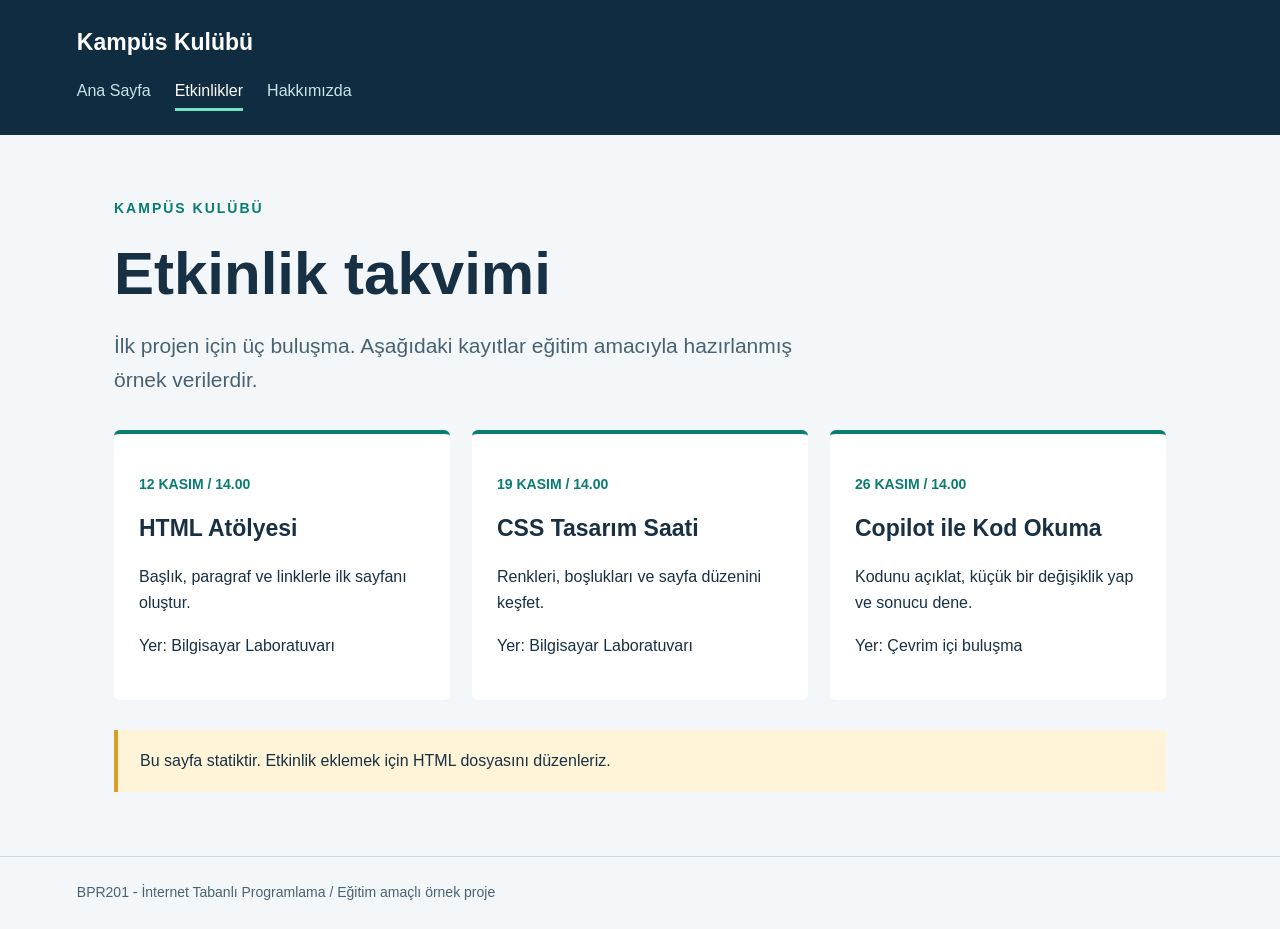
==== kampus/etkinlikler.html @ 7253a87c "Add files via upload" ====
<!doctype html>
<html lang="tr">
<head>
  <meta charset="UTF-8">
  <meta name="viewport" content="width=device-width, initial-scale=1.0">
  <title>Etkinlikler | Kampüs Kulübü</title>
  <link rel="stylesheet" href="style.css">
</head>
<body>
<header><div class="brand">Kampüs Kulübü</div><nav aria-label="Ana menü"><a href="index.html">Ana Sayfa</a>
<a href="etkinlikler.html" aria-current="page">Etkinlikler</a>
<a href="hakkimizda.html">Hakkımızda</a></nav></header>
<main><p class="eyebrow">KAMPÜS KULÜBÜ</p><h1>Etkinlik takvimi</h1>
<p class="intro">İlk projen için üç buluşma. Aşağıdaki kayıtlar eğitim amacıyla hazırlanmış örnek verilerdir.</p>
<section class="grid" aria-label="Örnek etkinlikler">
<article><p class="meta">12 KASIM / 14.00</p><h2>HTML Atölyesi</h2><p>Başlık, paragraf ve linklerle ilk sayfanı oluştur.</p><p>Yer: Bilgisayar Laboratuvarı</p></article>
<article><p class="meta">19 KASIM / 14.00</p><h2>CSS Tasarım Saati</h2><p>Renkleri, boşlukları ve sayfa düzenini keşfet.</p><p>Yer: Bilgisayar Laboratuvarı</p></article>
<article><p class="meta">26 KASIM / 14.00</p><h2>Copilot ile Kod Okuma</h2><p>Kodunu açıklat, küçük bir değişiklik yap ve sonucu dene.</p><p>Yer: Çevrim içi buluşma</p></article>
</section><p class="note">Bu sayfa statiktir. Etkinlik eklemek için HTML dosyasını düzenleriz.</p></main>
<footer>BPR201 - İnternet Tabanlı Programlama / Eğitim amaçlı örnek proje</footer>
</body>
</html>
---- kampus/style.css ----
/* Ortak görünüm: Üç HTML dosyası bu dosyayı kullanır. */
* { box-sizing: border-box; }
body { margin: 0; font-family: Arial, sans-serif; color: #183044; background: #f3f7fa; line-height: 1.65; }
header { background: #102c40; color: white; padding: 24px max(6vw, 20px); }
.brand { font-weight: bold; font-size: 23px; }
nav { display: flex; flex-wrap: wrap; gap: 24px; margin-top: 12px; }
nav a { color: #c5e6ee; text-decoration: none; padding: 4px 0; }
nav a[aria-current="page"] { color: white; border-bottom: 3px solid #72e1c5; }
a { color: #086767; }
a:focus-visible { outline: 3px solid #e1a82b; outline-offset: 5px; }
main { max-width: 1100px; margin: 0 auto; padding: 48px 24px; min-height: 65vh; }
.eyebrow { color: #087d70; font-weight: bold; letter-spacing: 2px; font-size: 14px; }
h1 { font-size: clamp(34px, 5vw, 60px); line-height: 1.12; max-width: 850px; margin: 20px 0; }
.intro { font-size: 21px; max-width: 730px; color: #496272; }
.button { display: inline-block; margin: 16px 0 32px; padding: 13px 24px; background: #087d70; color: white; border-radius: 6px; text-decoration: none; font-weight: bold; }
.grid { display: grid; grid-template-columns: repeat(3, 1fr); gap: 22px; margin-top: 32px; }
article { background: white; border-top: 4px solid #087d70; padding: 25px; border-radius: 6px; }
article h2 { margin: 10px 0; font-size: 23px; }
.meta { font-size: 14px; color: #087d70; font-weight: bold; }
.note { padding: 18px 22px; border-left: 4px solid #db9d27; background: #fff4d8; margin-top: 30px; }
footer { border-top: 1px solid #cad8e0; padding: 24px 6vw; color: #496272; font-size: 14px; }
@media (max-width: 700px) { .grid { grid-template-columns: 1fr; } main { padding-top: 28px; } }
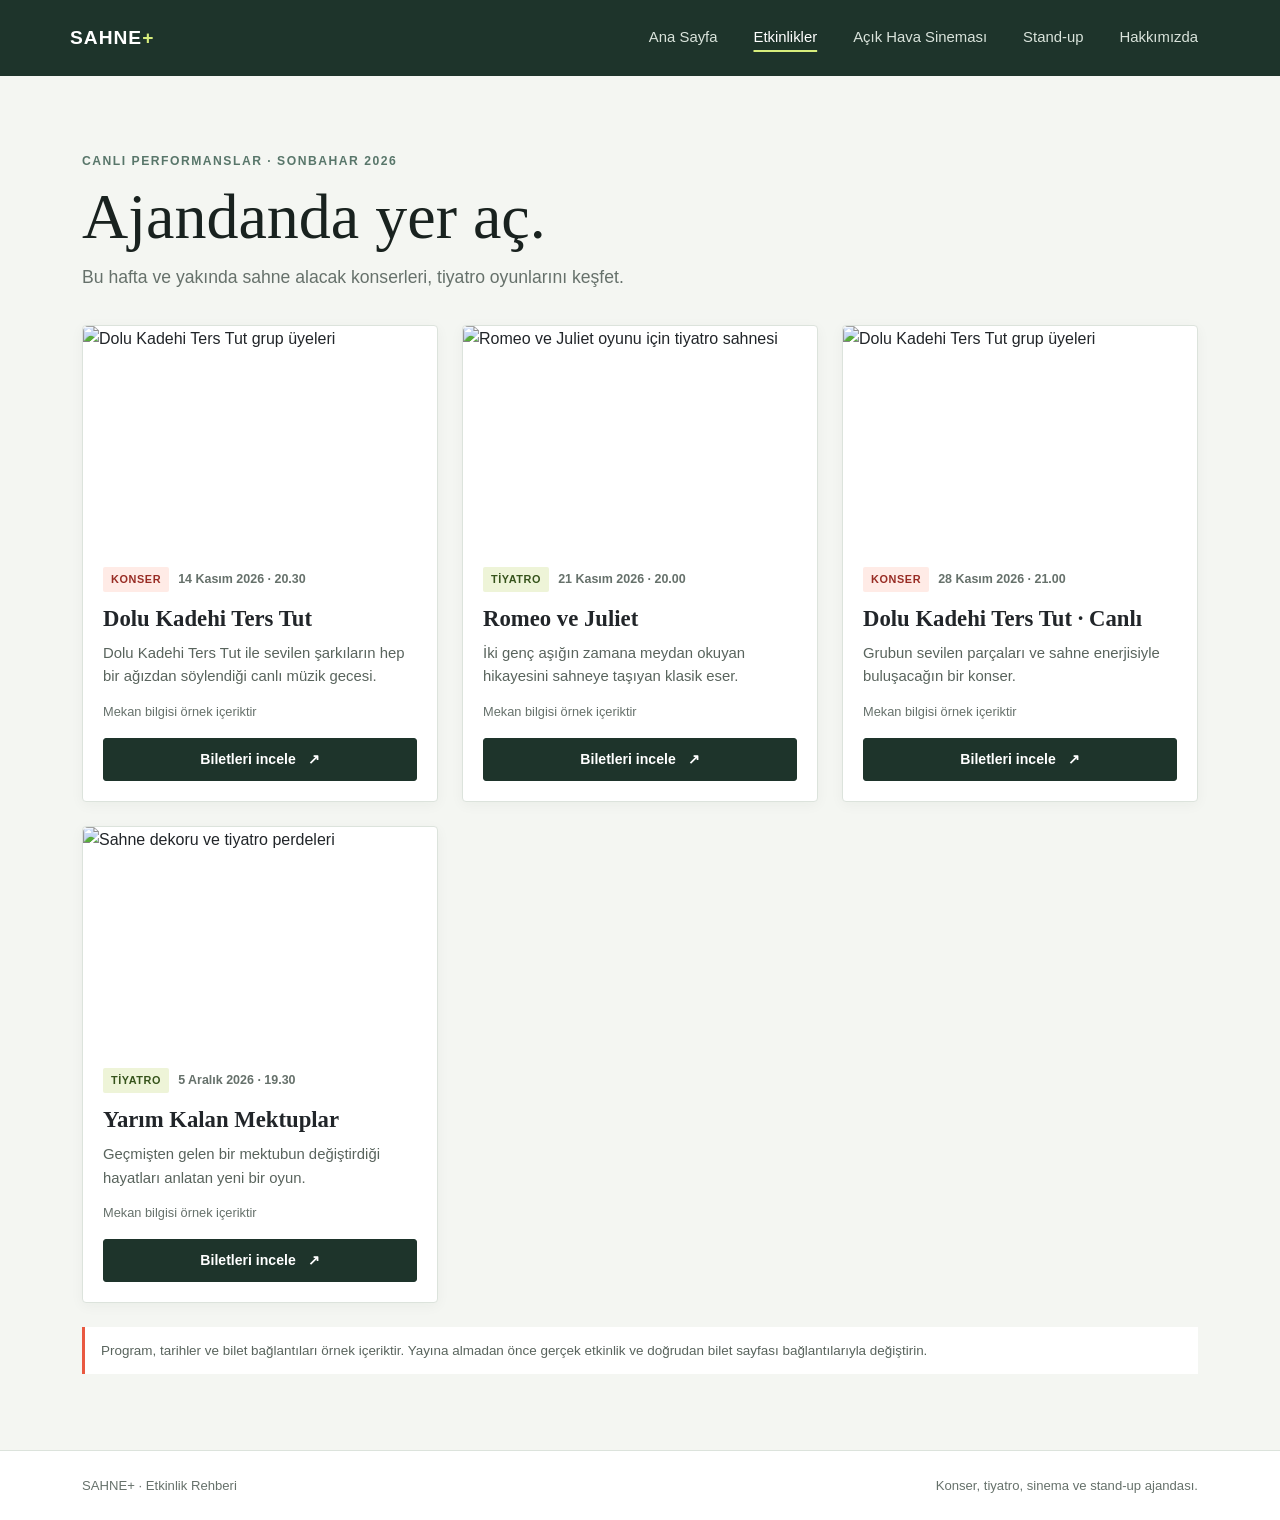
==== commit beb209ff: "Add event guide pages and shared interactions Co-authored-by: Copilot <223556219+Copilot@users.norep" ====
--- a/kampus/etkinlikler.html
+++ b/kampus/etkinlikler.html
@@ -3,20 +3,88 @@
 <head>
   <meta charset="UTF-8">
   <meta name="viewport" content="width=device-width, initial-scale=1.0">
-  <title>Etkinlikler | Kampüs Kulübü</title>
+  <meta name="description" content="Yaklaşan konser ve tiyatro etkinliklerini keşfet, ajandana ekle.">
+  <title>Konser ve Tiyatro | Sahne Ajandası</title>
+  <link href="https://cdn.jsdelivr.net/npm/bootstrap@5.3.3/dist/css/bootstrap.min.css" rel="stylesheet">
   <link rel="stylesheet" href="style.css">
 </head>
 <body>
-<header><div class="brand">Kampüs Kulübü</div><nav aria-label="Ana menü"><a href="index.html">Ana Sayfa</a>
-<a href="etkinlikler.html" aria-current="page">Etkinlikler</a>
-<a href="hakkimizda.html">Hakkımızda</a></nav></header>
-<main><p class="eyebrow">KAMPÜS KULÜBÜ</p><h1>Etkinlik takvimi</h1>
-<p class="intro">İlk projen için üç buluşma. Aşağıdaki kayıtlar eğitim amacıyla hazırlanmış örnek verilerdir.</p>
-<section class="grid" aria-label="Örnek etkinlikler">
-<article><p class="meta">12 KASIM / 14.00</p><h2>HTML Atölyesi</h2><p>Başlık, paragraf ve linklerle ilk sayfanı oluştur.</p><p>Yer: Bilgisayar Laboratuvarı</p></article>
-<article><p class="meta">19 KASIM / 14.00</p><h2>CSS Tasarım Saati</h2><p>Renkleri, boşlukları ve sayfa düzenini keşfet.</p><p>Yer: Bilgisayar Laboratuvarı</p></article>
-<article><p class="meta">26 KASIM / 14.00</p><h2>Copilot ile Kod Okuma</h2><p>Kodunu açıklat, küçük bir değişiklik yap ve sonucu dene.</p><p>Yer: Çevrim içi buluşma</p></article>
-</section><p class="note">Bu sayfa statiktir. Etkinlik eklemek için HTML dosyasını düzenleriz.</p></main>
-<footer>BPR201 - İnternet Tabanlı Programlama / Eğitim amaçlı örnek proje</footer>
+<header class="site-header">
+  <nav class="navbar navbar-expand-md navbar-dark container" aria-label="Ana menü">
+    <a class="navbar-brand brand" href="index.html">SAHNE<span>+</span></a>
+    <button class="navbar-toggler" type="button" aria-controls="mainNavigation" aria-expanded="false" aria-label="Menüyü aç">
+      <span class="navbar-toggler-icon"></span>
+    </button>
+    <div class="collapse navbar-collapse" id="mainNavigation">
+      <div class="navbar-nav ms-auto">
+        <a class="nav-link" href="index.html">Ana Sayfa</a>
+        <a class="nav-link active" href="etkinlikler.html" aria-current="page">Etkinlikler</a>
+        <a class="nav-link" href="acik-hava-sinemasi.html">Açık Hava Sineması</a>
+        <a class="nav-link" href="stand-up.html">Stand-up</a>
+        <a class="nav-link" href="hakkimizda.html">Hakkımızda</a>
+      </div>
+    </div>
+  </nav>
+</header>
+<main class="container section-space">
+  <div class="listing-heading">
+    <p class="eyebrow">CANLI PERFORMANSLAR · SONBAHAR 2026</p>
+    <h1>Ajandanda yer aç.</h1>
+    <p class="page-intro">Bu hafta ve yakında sahne alacak konserleri, tiyatro oyunlarını keşfet.</p>
+  </div>
+  <section class="row g-4" aria-label="Yaklaşan konser ve tiyatro etkinlikleri">
+    <div class="col-md-6 col-lg-4">
+      <article class="card event-card h-100">
+        <img src="https://thumb.wikimedia.org/wikipedia/commons/thumb/5/54/Dolu_Kadehi_Ters_Tut.jpg/960px-Dolu_Kadehi_Ters_Tut.jpg" class="card-img-top event-image" alt="Dolu Kadehi Ters Tut grup üyeleri" loading="lazy">
+        <div class="card-body">
+          <div class="event-meta"><span class="event-type concert">KONSER</span><span>14 Kasım 2026 · 20.30</span></div>
+          <h2 class="card-title">Dolu Kadehi Ters Tut</h2>
+          <p class="card-text">Dolu Kadehi Ters Tut ile sevilen şarkıların hep bir ağızdan söylendiği canlı müzik gecesi.</p>
+          <p class="event-place">Mekan bilgisi örnek içeriktir</p>
+          <a class="btn btn-ticket mt-auto" href="https://www.biletix.com/" target="_blank" rel="noopener noreferrer">Biletleri incele <span aria-hidden="true">↗</span></a>
+        </div>
+      </article>
+    </div>
+    <div class="col-md-6 col-lg-4">
+      <article class="card event-card h-100">
+        <img src="https://images.unsplash.com/photo-1503095396549-807759245b35?auto=format&fit=crop&w=900&q=80" class="card-img-top event-image" alt="Romeo ve Juliet oyunu için tiyatro sahnesi" loading="lazy">
+        <div class="card-body">
+          <div class="event-meta"><span class="event-type theatre">TİYATRO</span><span>21 Kasım 2026 · 20.00</span></div>
+          <h2 class="card-title">Romeo ve Juliet</h2>
+          <p class="card-text">İki genç aşığın zamana meydan okuyan hikayesini sahneye taşıyan klasik eser.</p>
+          <p class="event-place">Mekan bilgisi örnek içeriktir</p>
+          <a class="btn btn-ticket mt-auto" href="https://biletinial.com/" target="_blank" rel="noopener noreferrer">Biletleri incele <span aria-hidden="true">↗</span></a>
+        </div>
+      </article>
+    </div>
+    <div class="col-md-6 col-lg-4">
+      <article class="card event-card h-100">
+        <img src="https://thumb.wikimedia.org/wikipedia/commons/thumb/5/54/Dolu_Kadehi_Ters_Tut.jpg/960px-Dolu_Kadehi_Ters_Tut.jpg" class="card-img-top event-image" alt="Dolu Kadehi Ters Tut grup üyeleri" loading="lazy">
+        <div class="card-body">
+          <div class="event-meta"><span class="event-type concert">KONSER</span><span>28 Kasım 2026 · 21.00</span></div>
+          <h2 class="card-title">Dolu Kadehi Ters Tut · Canlı</h2>
+          <p class="card-text">Grubun sevilen parçaları ve sahne enerjisiyle buluşacağın bir konser.</p>
+          <p class="event-place">Mekan bilgisi örnek içeriktir</p>
+          <a class="btn btn-ticket mt-auto" href="https://www.bubilet.com.tr/" target="_blank" rel="noopener noreferrer">Biletleri incele <span aria-hidden="true">↗</span></a>
+        </div>
+      </article>
+    </div>
+    <div class="col-md-6 col-lg-4">
+      <article class="card event-card h-100">
+        <img src="https://images.unsplash.com/photo-1503095396549-807759245b35?auto=format&fit=crop&w=900&q=80" class="card-img-top event-image" alt="Sahne dekoru ve tiyatro perdeleri" loading="lazy">
+        <div class="card-body">
+          <div class="event-meta"><span class="event-type theatre">TİYATRO</span><span>5 Aralık 2026 · 19.30</span></div>
+          <h2 class="card-title">Yarım Kalan Mektuplar</h2>
+          <p class="card-text">Geçmişten gelen bir mektubun değiştirdiği hayatları anlatan yeni bir oyun.</p>
+          <p class="event-place">Mekan bilgisi örnek içeriktir</p>
+          <a class="btn btn-ticket mt-auto" href="https://biletinial.com/" target="_blank" rel="noopener noreferrer">Biletleri incele <span aria-hidden="true">↗</span></a>
+        </div>
+      </article>
+    </div>
+  </section>
+  <p class="demo-note">Program, tarihler ve bilet bağlantıları örnek içeriktir. Yayına almadan önce gerçek etkinlik ve doğrudan bilet sayfası bağlantılarıyla değiştirin.</p>
+</main>
+<footer class="site-footer"><div class="container d-flex flex-column flex-sm-row justify-content-between gap-2"><span>SAHNE+ · Etkinlik Rehberi</span><span>Konser, tiyatro, sinema ve stand-up ajandası.</span></div></footer>
+<script src="script.js" defer></script>
 </body>
 </html>
--- a/kampus/style.css
+++ b/kampus/style.css
@@ -1,22 +1,116 @@
-/* Ortak görünüm: Üç HTML dosyası bu dosyayı kullanır. */
+:root {
+	--ink: #19221f;
+	--forest: #1e342b;
+	--paper: #f4f6f2;
+	--muted: #66716b;
+	--line: #dce3dc;
+	--coral: #e95941;
+	--lime: #d7ed7c;
+}
+
 * { box-sizing: border-box; }
-body { margin: 0; font-family: Arial, sans-serif; color: #183044; background: #f3f7fa; line-height: 1.65; }
-header { background: #102c40; color: white; padding: 24px max(6vw, 20px); }
-.brand { font-weight: bold; font-size: 23px; }
-nav { display: flex; flex-wrap: wrap; gap: 24px; margin-top: 12px; }
-nav a { color: #c5e6ee; text-decoration: none; padding: 4px 0; }
-nav a[aria-current="page"] { color: white; border-bottom: 3px solid #72e1c5; }
-a { color: #086767; }
-a:focus-visible { outline: 3px solid #e1a82b; outline-offset: 5px; }
-main { max-width: 1100px; margin: 0 auto; padding: 48px 24px; min-height: 65vh; }
-.eyebrow { color: #087d70; font-weight: bold; letter-spacing: 2px; font-size: 14px; }
-h1 { font-size: clamp(34px, 5vw, 60px); line-height: 1.12; max-width: 850px; margin: 20px 0; }
-.intro { font-size: 21px; max-width: 730px; color: #496272; }
-.button { display: inline-block; margin: 16px 0 32px; padding: 13px 24px; background: #087d70; color: white; border-radius: 6px; text-decoration: none; font-weight: bold; }
-.grid { display: grid; grid-template-columns: repeat(3, 1fr); gap: 22px; margin-top: 32px; }
-article { background: white; border-top: 4px solid #087d70; padding: 25px; border-radius: 6px; }
-article h2 { margin: 10px 0; font-size: 23px; }
-.meta { font-size: 14px; color: #087d70; font-weight: bold; }
-.note { padding: 18px 22px; border-left: 4px solid #db9d27; background: #fff4d8; margin-top: 30px; }
-footer { border-top: 1px solid #cad8e0; padding: 24px 6vw; color: #496272; font-size: 14px; }
-@media (max-width: 700px) { .grid { grid-template-columns: 1fr; } main { padding-top: 28px; } }
+html { scroll-behavior: smooth; }
+body { margin: 0; color: var(--ink); background: var(--paper); font-family: "Trebuchet MS", "Segoe UI", sans-serif; line-height: 1.6; }
+a { color: inherit; }
+a:focus-visible, button:focus-visible { outline: 3px solid var(--lime); outline-offset: 4px; }
+.site-header { position: relative; z-index: 2; background: var(--forest); }
+.site-header .navbar { min-height: 76px; }
+.brand { color: #fff !important; font-size: 1.2rem; font-weight: 900; letter-spacing: 1px; }
+.brand span { color: var(--lime); }
+.navbar-nav { gap: 12px; }
+.navbar .nav-link { color: #d9e3db; font-size: .93rem; padding-inline: 12px !important; }
+.navbar .nav-link:hover, .navbar .nav-link.active { color: #fff; }
+.navbar .nav-link.active { text-decoration: underline; text-decoration-color: var(--lime); text-decoration-thickness: 2px; text-underline-offset: 8px; }
+.hero { position: relative; display: flex; align-items: center; min-height: 590px; overflow: hidden; color: #fff; background: #202d27; }
+.hero::after { position: absolute; inset: 0; background: #101814a8; content: ""; }
+.hero-image { position: absolute; inset: 0; width: 100%; height: 100%; object-fit: cover; object-position: center 58%; }
+.hero-content { position: relative; z-index: 1; padding-top: 74px; padding-bottom: 84px; animation: arrive .65s ease-out both; }
+.eyebrow { margin-bottom: 12px; color: #58766a; font-size: .76rem; font-weight: 800; letter-spacing: 1.5px; }
+.hero .eyebrow { color: var(--lime); }
+.hero h1, .about-page h1 { max-width: 780px; margin: 0 0 20px; font-family: Georgia, "Times New Roman", serif; font-size: clamp(2.7rem, 6vw, 5.2rem); font-weight: 700; line-height: 1.02; }
+.hero-copy { max-width: 540px; margin-bottom: 27px; color: #e4e9e5; font-size: 1.13rem; }
+.btn-accent { padding: 12px 18px; border: 0; border-radius: 3px; color: var(--ink); background: var(--lime); font-weight: 800; }
+.btn-accent:hover { color: var(--ink); background: #e4f59d; }
+.btn-accent span, .btn-ticket span { margin-left: 8px; }
+.hero-caption { position: absolute; right: max(calc((100vw - 1320px) / 2), 24px); bottom: 22px; z-index: 1; color: #e4e9e5; font-size: .8rem; }
+.section-space { padding-top: 76px; padding-bottom: 76px; }
+.section-heading { display: flex; align-items: end; justify-content: space-between; gap: 24px; margin-bottom: 28px; }
+.section-heading h2 { margin: 0; font-family: Georgia, "Times New Roman", serif; font-size: clamp(1.9rem, 3vw, 2.6rem); }
+.text-link { flex: 0 0 auto; padding-bottom: 5px; color: var(--ink); font-size: .9rem; font-weight: 800; text-decoration-color: var(--coral); text-decoration-thickness: 2px; text-underline-offset: 5px; }
+.search-section { padding-top: 54px; }
+.search-heading { margin-bottom: 20px; }
+.search-heading h2 { margin: 0 0 6px; font-family: Georgia, "Times New Roman", serif; font-size: clamp(1.9rem, 3vw, 2.6rem); }
+.search-heading > p:last-child { margin: 0; color: var(--muted); }
+.event-search-input { max-width: 720px; min-height: 52px; margin-bottom: 8px; border-color: var(--line); border-radius: 3px; font: inherit; }
+.event-search-input:focus { border-color: var(--forest); box-shadow: 0 0 0 3px #1e342b20; }
+.search-status { margin: 0 0 14px; color: var(--muted); font-size: .82rem; }
+.search-result[hidden] { display: none !important; }
+.search-category { display: flex; height: 100%; flex-direction: column; padding: 20px; border: 1px solid var(--line); border-radius: 4px; color: var(--ink); background: #fff; text-decoration: none; transition: transform .2s ease, box-shadow .2s ease; }
+.search-category:hover { transform: translateY(-3px); box-shadow: 0 10px 24px #15231a12; }
+.search-category-type { color: #58766a; font-size: .68rem; font-weight: 800; letter-spacing: 1px; }
+.search-category-title { margin: 8px 0 4px; font-family: Georgia, "Times New Roman", serif; font-size: 1.25rem; font-weight: 700; }
+.search-category-copy { color: var(--muted); font-size: .9rem; }
+.search-category-link { margin-top: 16px; color: var(--forest); font-size: .85rem; font-weight: 800; }
+.search-empty { margin: 0; padding: 18px; border: 1px solid var(--line); color: var(--muted); background: #fff; }
+.event-card { overflow: hidden; border: 1px solid var(--line); border-radius: 4px; background: #fff; box-shadow: 0 3px 14px #15231a0b; transition: transform .2s ease, box-shadow .2s ease; }
+.event-card:hover { transform: translateY(-4px); box-shadow: 0 12px 28px #15231a16; }
+.event-image { width: 100%; aspect-ratio: 16 / 10; object-fit: cover; }
+.image-credit { margin: 0; padding: 5px 12px; color: var(--muted); background: #fff; font-size: .68rem; }
+.image-credit a { text-decoration-color: var(--line); text-underline-offset: 2px; }
+.event-card .card-body { display: flex; flex-direction: column; align-items: flex-start; padding: 20px; }
+.event-meta { display: flex; flex-wrap: wrap; align-items: center; gap: 9px; margin-bottom: 13px; color: var(--muted); font-size: .78rem; font-weight: 700; }
+.event-type { padding: 4px 8px; border-radius: 2px; font-size: .68rem; letter-spacing: .6px; }
+.event-type.concert { color: #982c24; background: #ffebe6; }
+.event-type.theatre { color: #36531b; background: #eef4d8; }
+.event-card .card-title { margin-bottom: 9px; font-family: Georgia, "Times New Roman", serif; font-size: 1.42rem; font-weight: 700; }
+.event-card .card-text { margin-bottom: 13px; color: #59645d; font-size: .93rem; }
+.event-place { margin-top: auto; margin-bottom: 15px; color: var(--muted); font-size: .8rem; }
+.btn-ticket { width: 100%; padding: 10px 14px; border: 1px solid var(--forest); border-radius: 3px; color: #fff; background: var(--forest); font-size: .88rem; font-weight: 700; text-align: center; }
+.btn-ticket:hover { border-color: var(--coral); color: #fff; background: var(--coral); }
+.demo-note { margin: 24px 0 0; padding: 13px 16px; border-left: 3px solid var(--coral); color: #59645d; background: #fff; font-size: .84rem; }
+.listing-heading { max-width: 760px; margin-bottom: 34px; }
+.listing-heading h1 { margin: 0 0 12px; font-family: Georgia, "Times New Roman", serif; font-size: clamp(2.6rem, 5vw, 4.4rem); line-height: 1.05; }
+.page-intro { max-width: 680px; margin: 0; color: var(--muted); font-size: 1.1rem; }
+.about-page { min-height: calc(100vh - 150px); }
+.about-page h1 { margin-bottom: 24px; }
+.about-page > .page-intro { max-width: 740px; font-size: 1.2rem; }
+.about-band { display: grid; grid-template-columns: repeat(3, 1fr); gap: 30px; margin-top: 58px; padding: 32px 0; border-top: 1px solid var(--line); border-bottom: 1px solid var(--line); }
+.about-band h2 { margin: 12px 0 6px; font-family: Georgia, "Times New Roman", serif; font-size: 1.55rem; }
+.about-band p { max-width: 280px; margin: 0; color: var(--muted); }
+.about-number { color: var(--coral); font-size: .8rem; font-weight: 900; }
+.site-footer { padding: 24px 0; border-top: 1px solid var(--line); color: var(--muted); background: #fff; font-size: .82rem; }
+
+@keyframes arrive { from { opacity: 0; transform: translateY(12px); } to { opacity: 1; transform: translateY(0); } }
+
+@media (max-width: 767.98px) {
+	.site-header .navbar { min-height: 68px; }
+	.navbar-nav { gap: 0; padding: 12px 0 15px; }
+	.navbar .nav-link { padding: 8px 0 !important; }
+	.hero { min-height: 530px; }
+	.hero-content { padding-top: 56px; padding-bottom: 78px; }
+	.hero-caption { right: 20px; bottom: 17px; }
+	.section-space { padding-top: 54px; padding-bottom: 54px; }
+	.section-heading { align-items: flex-start; flex-direction: column; gap: 12px; }
+	.about-band { grid-template-columns: 1fr; gap: 24px; margin-top: 38px; }
+}
+
+@media (max-width: 575.98px) {
+	.hero { min-height: 480px; }
+	.hero h1, .about-page h1 { font-size: clamp(2.35rem, 10.5vw, 3.25rem); }
+	.hero-copy { font-size: 1rem; }
+	.hero-caption { right: 20px; left: 20px; font-size: .72rem; text-align: right; }
+	.section-space { padding-top: 44px; padding-bottom: 44px; }
+	.search-section { padding-top: 40px; }
+	.search-category { padding: 17px; }
+	.listing-heading { margin-bottom: 26px; }
+	.listing-heading h1 { font-size: clamp(2.25rem, 10vw, 3.5rem); }
+	.page-intro { font-size: 1rem; }
+	.about-page > .page-intro { font-size: 1.05rem; }
+	.about-band { gap: 20px; }
+	.event-card .card-body { padding: 17px; }
+	.site-footer { font-size: .76rem; }
+}
+
+@media (prefers-reduced-motion: reduce) {
+	*, *::before, *::after { scroll-behavior: auto !important; animation-duration: .01ms !important; animation-iteration-count: 1 !important; transition-duration: .01ms !important; }
+}
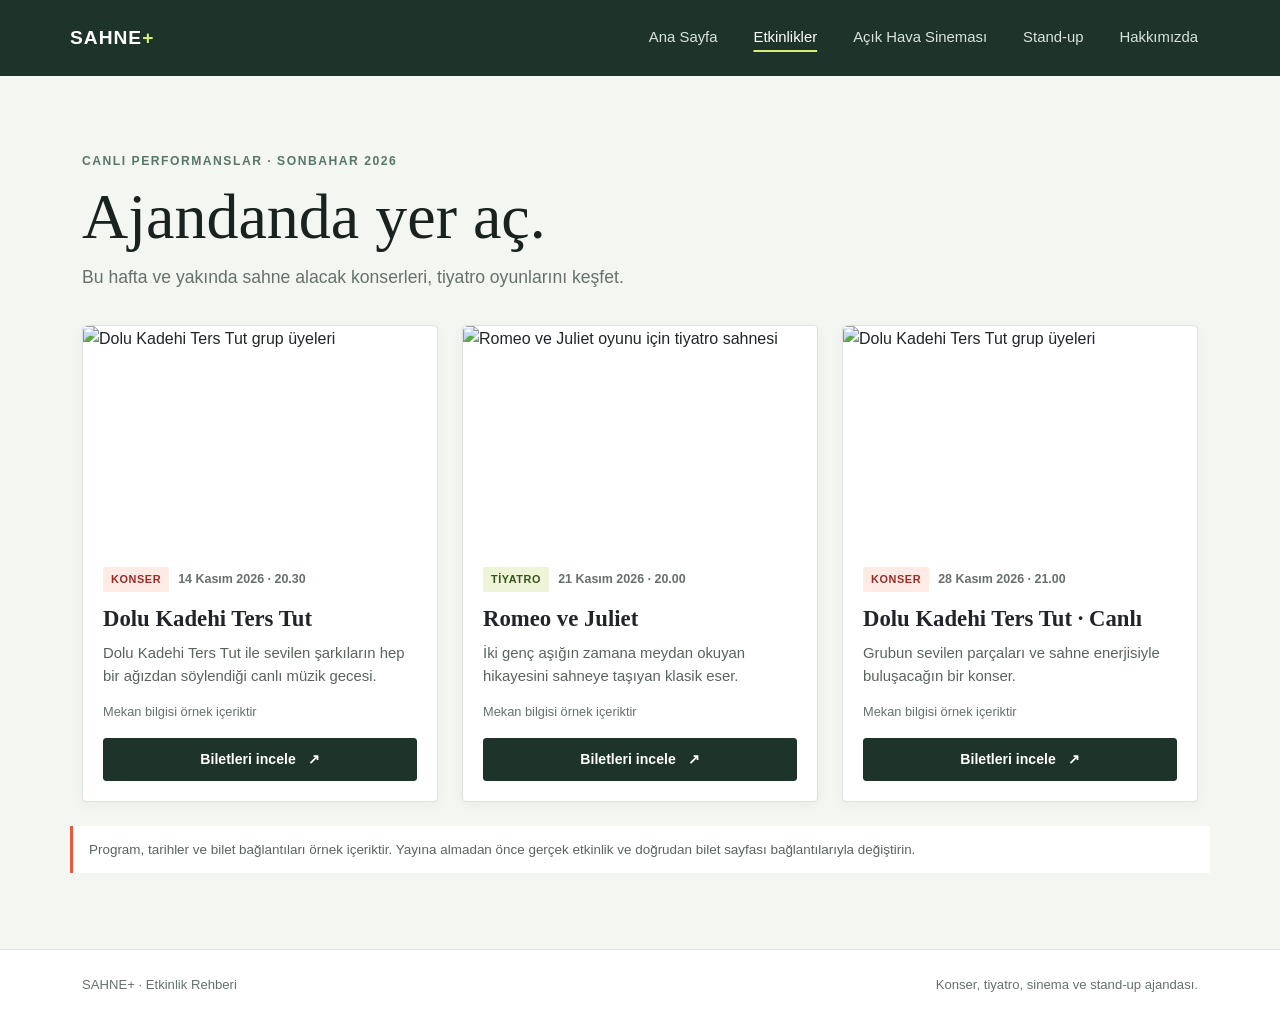
==== commit 1da0ba5f: "Update stand-up program and event listings Co-authored-by: Copilot <223556219+Copilot@users.noreply." ====
--- a/kampus/etkinlikler.html
+++ b/kampus/etkinlikler.html
@@ -69,19 +69,6 @@
         </div>
       </article>
     </div>
-    <div class="col-md-6 col-lg-4">
-      <article class="card event-card h-100">
-        <img src="https://images.unsplash.com/photo-1503095396549-807759245b35?auto=format&fit=crop&w=900&q=80" class="card-img-top event-image" alt="Sahne dekoru ve tiyatro perdeleri" loading="lazy">
-        <div class="card-body">
-          <div class="event-meta"><span class="event-type theatre">TİYATRO</span><span>5 Aralık 2026 · 19.30</span></div>
-          <h2 class="card-title">Yarım Kalan Mektuplar</h2>
-          <p class="card-text">Geçmişten gelen bir mektubun değiştirdiği hayatları anlatan yeni bir oyun.</p>
-          <p class="event-place">Mekan bilgisi örnek içeriktir</p>
-          <a class="btn btn-ticket mt-auto" href="https://biletinial.com/" target="_blank" rel="noopener noreferrer">Biletleri incele <span aria-hidden="true">↗</span></a>
-        </div>
-      </article>
-    </div>
-  </section>
   <p class="demo-note">Program, tarihler ve bilet bağlantıları örnek içeriktir. Yayına almadan önce gerçek etkinlik ve doğrudan bilet sayfası bağlantılarıyla değiştirin.</p>
 </main>
 <footer class="site-footer"><div class="container d-flex flex-column flex-sm-row justify-content-between gap-2"><span>SAHNE+ · Etkinlik Rehberi</span><span>Konser, tiyatro, sinema ve stand-up ajandası.</span></div></footer>
